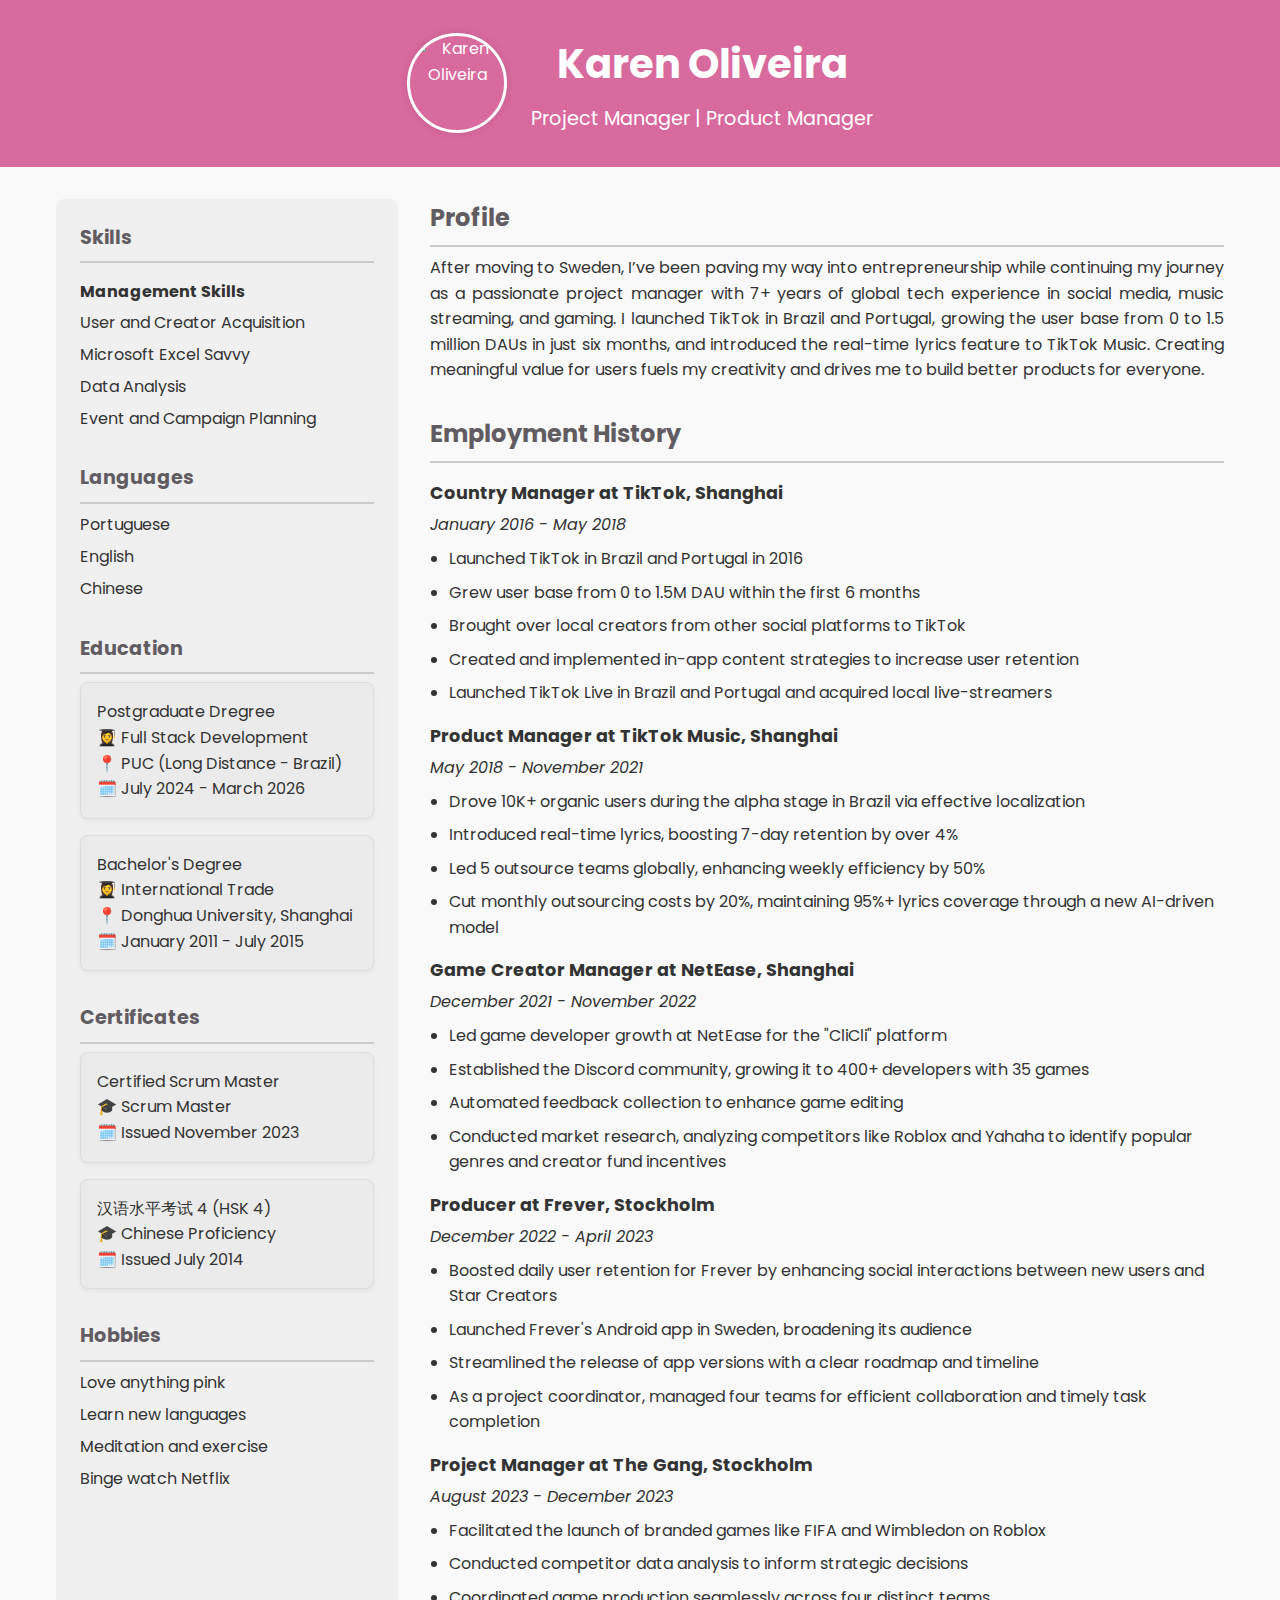
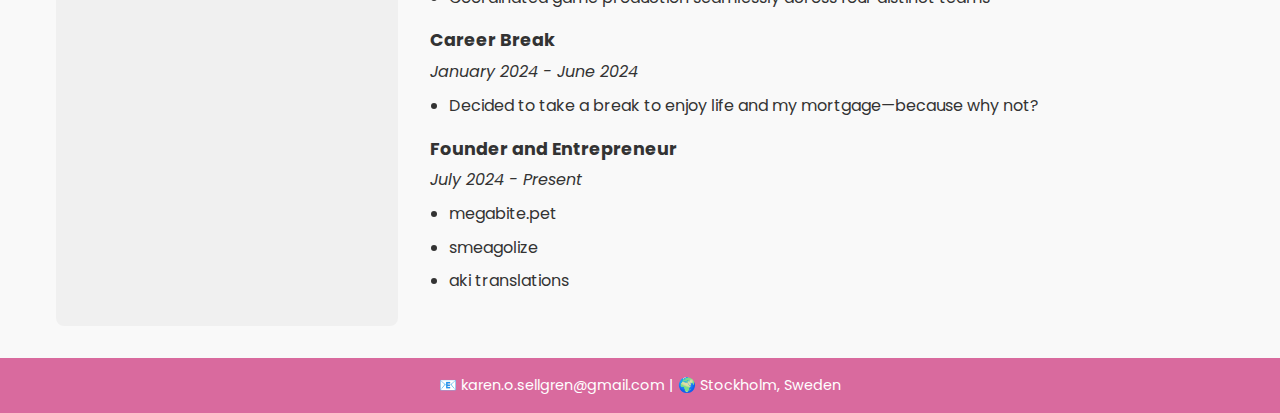
==== index.html @ f20f57b5 "Add files via upload" ====
<!DOCTYPE html>
<html lang="en">

<head>
    <meta charset="UTF-8" />
    <meta name="viewport" content="width=device-width, initial-scale=1.0" />
    <title>Karen O. Sellgren – Project | Product Manager</title>
    <link rel="preconnect" href="https://fonts.googleapis.com">
    <link rel="preconnect" href="https://fonts.gstatic.com" crossorigin>
    <link href="https://fonts.googleapis.com/css2?family=Poppins:wght@300;400;600&display=swap" rel="stylesheet">
    <link rel="stylesheet" href="style.css" />
</head>

<body>
    <header>
        <div class="header-content">
            <img src="karen.jpg" alt="Karen Oliveira" class="profile-pic" />
            <div>
                <h1>Karen Oliveira</h1>
                <p>Project Manager | Product Manager</p>
            </div>
        </div>
    </header>

    <div class="container">
        <aside class="left-column">
            <div class="section">
                <h2>Skills</h2>
                <h3>Management Skills</h3>
                <ul>
                    <li>User and Creator Acquisition</li>
                    <li>Microsoft Excel Savvy</li>
                    <li>Data Analysis</li>
                    <li>Event and Campaign Planning</li>
                </ul>
            </div>

            <div class="section">
                <h2>Languages</h2>
                <ul>
                    <li>Portuguese</li>
                    <li>English</li>
                    <li>Chinese</li>

                </ul>
            </div>

            <div class="section">
                <h2>Education</h2>
                <div class="edu-box">
                    <p>Postgraduate Dregree<br>👩‍🎓 Full Stack Development<br>📍 PUC (Long Distance - Brazil)<br>🗓️
                        July 2024 - March
                        2026
                    </p>
                </div>
                <div class="edu-box">
                    <p>Bachelor's Degree<br>👩‍🎓 International Trade<br>📍 Donghua University, Shanghai<br>🗓️
                        January 2011 -
                        July
                        2015
                    </p>
                </div>

            </div>

            <div class="section">
                <h2>Certificates</h2>
                <div class="edu-box">
                    <p>Certified Scrum Master</p>
                    <p>🎓 Scrum Master</p>
                    <p>🗓️ Issued November 2023</p>
                </div>
                <div class="edu-box">
                    <p>汉语水平考试 4 (HSK 4)</p>
                    <p>🎓 Chinese Proficiency</p>
                    <p>🗓️ Issued July 2014</p>
                </div>

            </div>

            <div class="section">
                <h2>Hobbies</h2>
                <ul>
                    <li>Love anything pink</li>
                    <li>Learn new languages</li>
                    <li>Meditation and exercise</li>
                    <li>Binge watch Netflix</li>
                </ul>
            </div>
        </aside>

        <main class="right-column">
            <div class="section">
                <h2>Profile</h2>
                <p>After moving to Sweden, I’ve been paving my way into entrepreneurship while continuing my journey as
                    a passionate project manager with 7+ years of global tech experience in social media, music
                    streaming, and gaming. I launched TikTok in Brazil and Portugal, growing the user base from 0 to 1.5
                    million DAUs in just six months, and introduced the real-time lyrics feature to TikTok Music.
                    Creating meaningful value for users fuels my creativity and drives me to build better products for
                    everyone.</p>
            </div>

            <div class="section">
                <h2>Employment History</h2>
                <div class="job">
                    <h3>Country Manager at TikTok, Shanghai</h3>
                    <p><em>January 2016 - May 2018</em></p>
                    <ul>
                        <li>Launched TikTok in Brazil and Portugal in 2016</li>
                        <li>Grew user base from 0 to 1.5M DAU within the first 6 months</li>
                        <li>Brought over local creators from other social platforms to TikTok</li>
                        <li>Created and implemented in-app content strategies to increase user retention</li>
                        <li>Launched TikTok Live in Brazil and Portugal and acquired local live-streamers</li>
                    </ul>
                </div>

                <div class="job">
                    <h3>Product Manager at TikTok Music, Shanghai</h3>
                    <p><em>May 2018 - November 2021</em></p>
                    <ul>
                        <li>Drove 10K+ organic users during the alpha stage in Brazil via effective localization</li>
                        <li>Introduced real-time lyrics, boosting 7-day retention by over 4%</li>
                        <li>Led 5 outsource teams globally, enhancing weekly efficiency by 50%</li>
                        <li>Cut monthly outsourcing costs by 20%, maintaining 95%+ lyrics coverage through a new
                            AI-driven model</li>
                    </ul>
                </div>

                <div class="job">
                    <h3>Game Creator Manager at NetEase, Shanghai</h3>
                    <p><em>December 2021 - November 2022</em></p>
                    <ul>
                        <li>Led game developer growth at NetEase for the "CliCli" platform</li>
                        <li>Established the Discord community, growing it to 400+ developers with 35 games</li>
                        <li>Automated feedback collection to enhance game editing</li>
                        <li>Conducted market research, analyzing competitors like Roblox and Yahaha to identify popular
                            genres and creator fund incentives</li>
                    </ul>
                </div>

                <div class="job">
                    <h3>Producer at Frever, Stockholm</h3>
                    <p><em>December 2022 - April 2023</em></p>
                    <ul>
                        <li>Boosted daily user retention for Frever by enhancing social interactions between new users
                            and Star Creators</li>
                        <li>Launched Frever's Android app in Sweden, broadening its audience</li>
                        <li>Streamlined the release of app versions with a clear roadmap and timeline</li>
                        <li>As a project coordinator, managed four teams for efficient collaboration and timely task
                            completion</li>
                    </ul>
                </div>

                <div class="job">
                    <h3>Project Manager at The Gang, Stockholm</h3>
                    <p><em>August 2023 - December 2023</em></p>
                    <ul>
                        <li>Facilitated the launch of branded games like FIFA and Wimbledon on Roblox</li>
                        <li>Conducted competitor data analysis to inform strategic decisions</li>
                        <li>Coordinated game production seamlessly across four distinct teams</li>
                    </ul>
                </div>

                <div class="job">
                    <h3>Career Break</h3>
                    <p><em>January 2024 - June 2024</em></p>
                    <ul>
                        <li>Decided to take a break to enjoy life and my mortgage—because why not?</li>
                    </ul>
                </div>

                <div class="job">
                    <h3>Founder and Entrepreneur</h3>
                    <p><em>July 2024 - Present</em></p>
                    <ul>
                        <li>megabite.pet</li>
                        <li>smeagolize</li>
                        <li>aki translations</li>
                    </ul>
                </div>

            </div>
        </main>
    </div>

    <footer>
        <p>📧 karen.o.sellgren@gmail.com | 🌍 Stockholm, Sweden </p>
    </footer>
</body>

</html>
---- style.css ----
:root {
    --primary-color: #D96A9E;
    --secondary-color: #615C62;
    --background-color: #101e5a;
    --background: #EBEBEB;
    --text-color: #333;
    --color: #fff;
}

/* General Reset and Base Styles */
* {
    box-sizing: border-box;
    margin: 0;
    padding: 0;
}

body {
    font-family: 'Poppins', sans-serif;
    background: #f9f9f9;
    color: #333;
    line-height: 1.6;
}

/* Header */
header {
    background: var(--primary-color);
    color: white;
    text-align: center;
    padding: 2rem 1rem;
}

header h1 {
    font-size: 2.5rem;
    margin-bottom: 0.5rem;
}

header p {
    font-size: 1.2rem;
}

/* Layout */
.container {
    display: flex;
    flex-direction: row;
    max-width: 1200px;
    margin: 2rem auto;
    padding: 0 1rem;
    gap: 2rem;
}

/* Left Column */
.left-column {
    width: 30%;
    background-color: #f0f0f0;
    padding: 1.5rem;
    border-radius: 8px;
}

.left-column .section {
    margin-bottom: 2rem;
}

.left-column h2 {
    color: var(--secondary-color);
    font-size: 1.2rem;
    margin-bottom: 0.5rem;
    border-bottom: 2px solid #ccc;
    padding-bottom: 0.3rem;
}

.left-column h3 {
    font-size: 1rem;
    margin-top: 1rem;
    margin-bottom: 0.3rem;
    color: #333;
}

.left-column ul {
    list-style: none;
    padding-left: 0;
}

.left-column ul li {
    margin-bottom: 0.4rem;
}

/* Right Column */
.right-column {
    width: 70%;
}

.section {
    margin-bottom: 2rem;
}

.section h2 {
    color: var(--secondary-color);
    border-bottom: 2px solid #ccc;
    padding-bottom: 0.5rem;
    margin-bottom: 0.5rem;
}

.section p {
    text-align: justify;
}

.job h3 {
    font-size: 1.1rem;
    color: #333;
    margin-top: 1rem;
}

.job p {
    margin: 0.3rem 0;
    font-style: italic;
}

.job ul {
    padding-left: 1.2rem;
    margin-top: 0.5rem;
}

.job ul li {
    margin-bottom: 0.5rem;
}

/* Footer */
footer {
    text-align: center;
    padding: 1rem;
    background: var(--primary-color);
    font-size: 0.9rem;
    color: var(--color);
}

.header-content {
    display: flex;
    align-items: center;
    justify-content: center;
    gap: 1.5rem;
    flex-wrap: wrap;
}

.profile-pic {
    width: 100px;
    height: 100px;
    border-radius: 50%;
    object-fit: cover;
    border: 3px solid white;
    box-shadow: 0 0 10px rgba(0, 0, 0, 0.1);
}

.edu-box {
    background-color: var(--background);
    border: 1px solid #ddd;
    border-radius: 8px;
    padding: 1rem;
    margin-bottom: 1rem;
    box-shadow: 0 2px 5px rgba(0, 0, 0, 0.05);
}

/* Responsive Design */
@media (max-width: 768px) {
    .container {
        flex-direction: column;
    }

    .left-column,
    .right-column {
        width: 100%;
    }
}
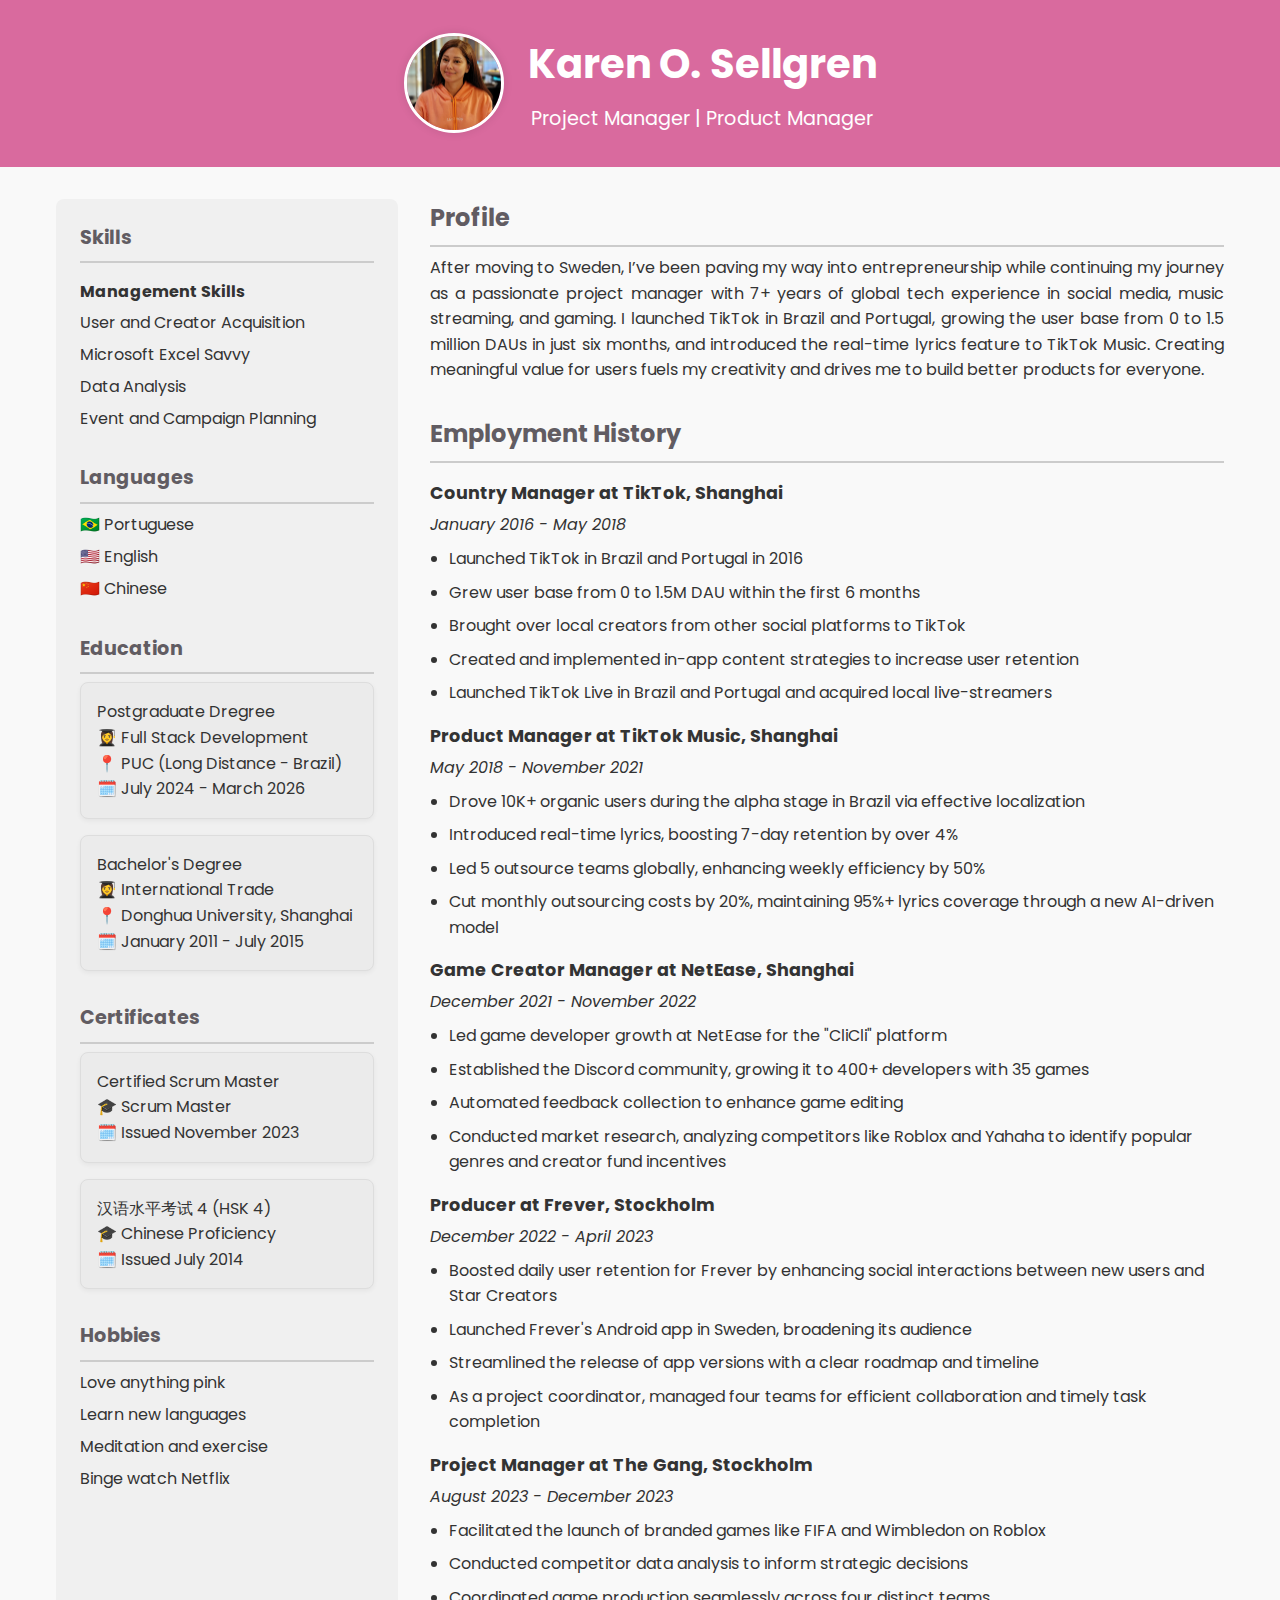
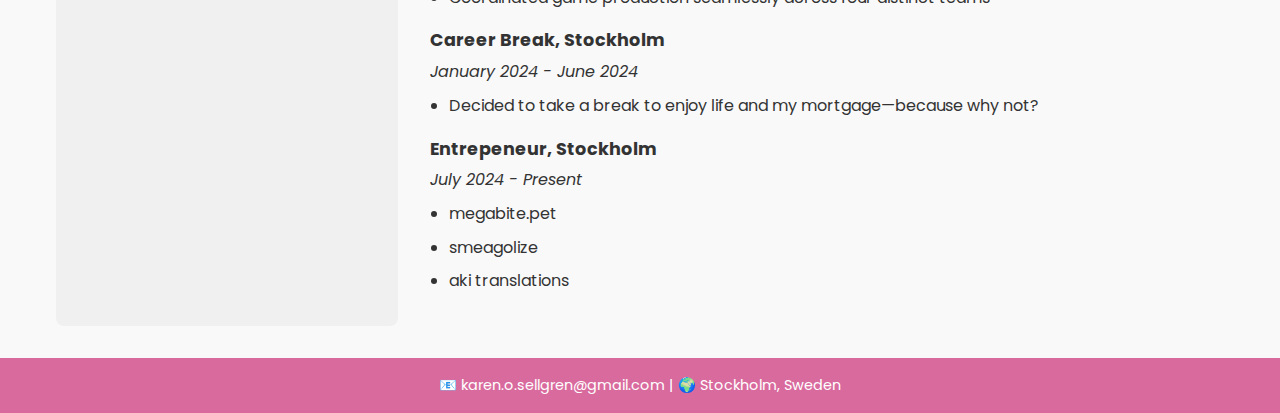
==== commit f3ea1771: "Add files via upload" ====
--- a/index.html
+++ b/index.html
@@ -14,9 +14,9 @@
 <body>
     <header>
         <div class="header-content">
-            <img src="karen.jpg" alt="Karen Oliveira" class="profile-pic" />
+            <img src="karen.jpg" alt="Karen O. Sellgren" class="profile-pic" />
             <div>
-                <h1>Karen Oliveira</h1>
+                <h1>Karen O. Sellgren</h1>
                 <p>Project Manager | Product Manager</p>
             </div>
         </div>
@@ -38,9 +38,9 @@
             <div class="section">
                 <h2>Languages</h2>
                 <ul>
-                    <li>Portuguese</li>
-                    <li>English</li>
-                    <li>Chinese</li>
+                    <li>🇧🇷 Portuguese</li>
+                    <li>🇺🇸 English</li>
+                    <li>🇨🇳 Chinese</li>
 
                 </ul>
             </div>
@@ -162,7 +162,7 @@
                 </div>
 
                 <div class="job">
-                    <h3>Career Break</h3>
+                    <h3>Career Break, Stockholm</h3>
                     <p><em>January 2024 - June 2024</em></p>
                     <ul>
                         <li>Decided to take a break to enjoy life and my mortgage—because why not?</li>
@@ -170,7 +170,7 @@
                 </div>
 
                 <div class="job">
-                    <h3>Founder and Entrepreneur</h3>
+                    <h3>Entrepeneur, Stockholm</h3>
                     <p><em>July 2024 - Present</em></p>
                     <ul>
                         <li>megabite.pet</li>
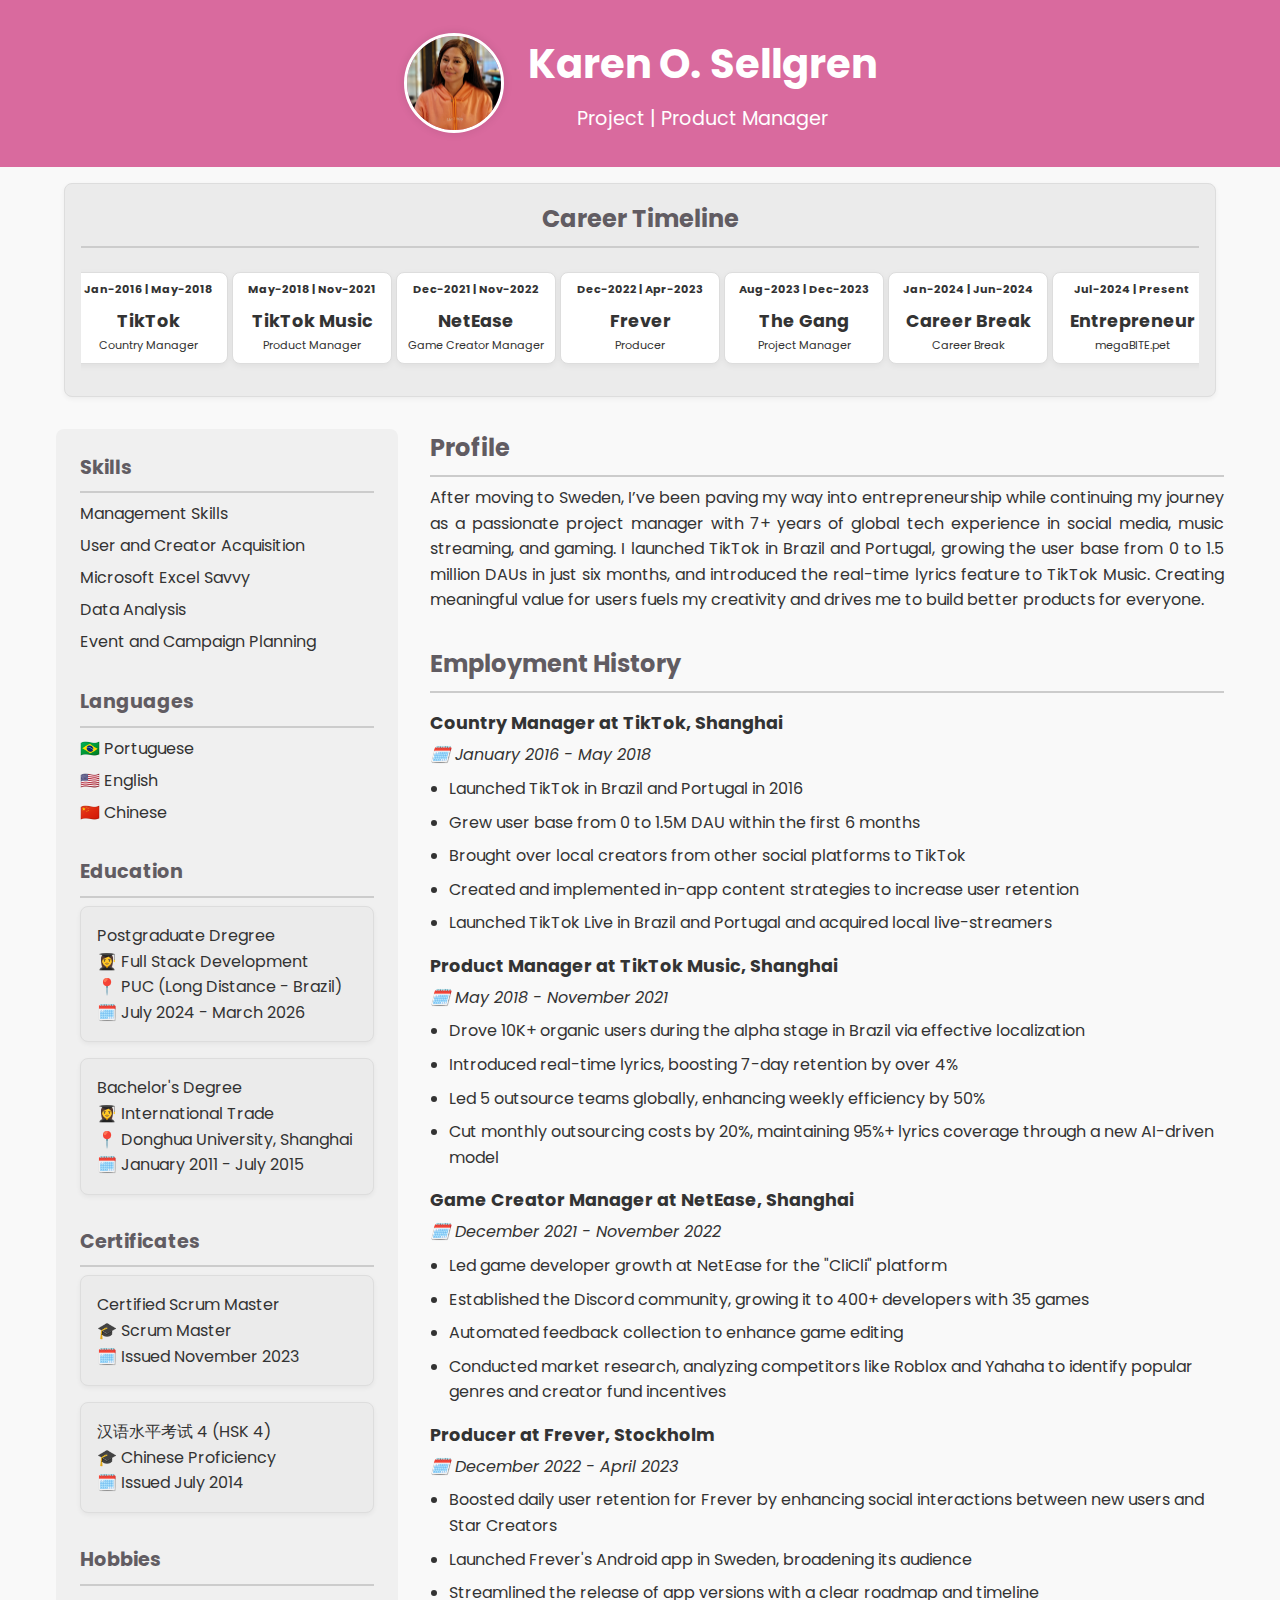
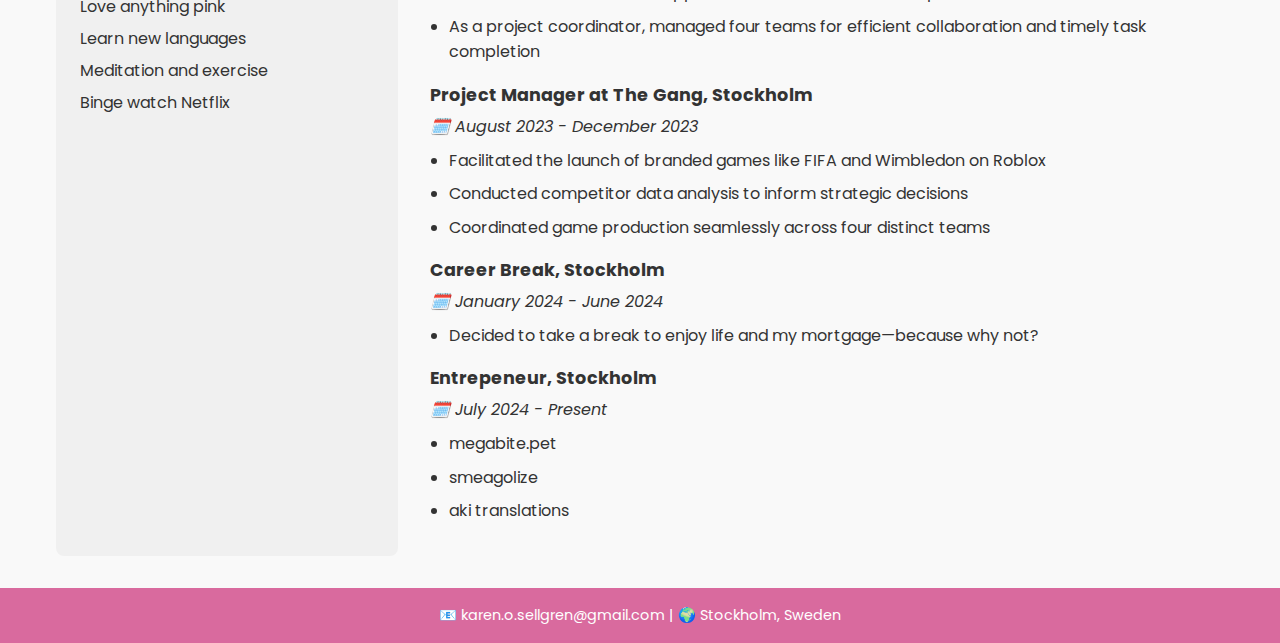
==== commit da03125a: "Add files via upload" ====
--- a/index.html
+++ b/index.html
@@ -17,17 +17,81 @@
             <img src="karen.jpg" alt="Karen O. Sellgren" class="profile-pic" />
             <div>
                 <h1>Karen O. Sellgren</h1>
-                <p>Project Manager | Product Manager</p>
+                <p>Project | Product Manager</p>
             </div>
         </div>
     </header>
 
+    <section class="section">
+        <div class="timeline">
+            <h2>Career Timeline</h2>
+            <div class="timeline-horizontal">
+                <div class="timeline-event">
+                    <span class="event-date">Jan-2016 | May-2018</span>
+                    <div class="event-content">
+                        <h3>TikTok</h3>
+                        <p>Country Manager</p>
+                    </div>
+                </div>
+
+                <div class="timeline-event">
+                    <span class="event-date">May-2018 | Nov-2021</span>
+                    <div class="event-content">
+                        <h3>TikTok Music</h3>
+                        <p>Product Manager</p>
+                    </div>
+                </div>
+
+                <div class="timeline-event">
+                    <span class="event-date"> Dec-2021 | Nov-2022</span>
+                    <div class="event-content">
+                        <h3>NetEase</h3>
+                        <p>Game Creator Manager</p>
+                    </div>
+                </div>
+
+                <div class="timeline-event">
+                    <span class="event-date">Dec-2022 | Apr-2023</span>
+                    <div class="event-content">
+                        <h3>Frever</h3>
+                        <p>Producer</p>
+                    </div>
+                </div>
+
+                <div class="timeline-event">
+                    <span class="event-date">Aug-2023 | Dec-2023</span>
+                    <div class="event-content">
+                        <h3>The Gang</h3>
+                        <p>Project Manager</p>
+                    </div>
+                </div>
+
+                <div class="timeline-event">
+                    <span class="event-date">Jan-2024 | Jun-2024</span>
+                    <div class="event-content">
+                        <h3>Career Break</h3>
+                        <p>Career Break</p>
+                    </div>
+                </div>
+
+                <div class="timeline-event">
+                    <span class="event-date">Jul-2024 | Present</span>
+                    <div class="event-content">
+                        <h3>Entrepreneur</h3>
+                        <p>megaBITE.pet</p>
+                    </div>
+                </div>
+
+            </div>
+        </div>
+    </section>
+
     <div class="container">
         <aside class="left-column">
             <div class="section">
                 <h2>Skills</h2>
-                <h3>Management Skills</h3>
                 <ul>
+                    <li>Management Skills</li>
                     <li>User and Creator Acquisition</li>
                     <li>Microsoft Excel Savvy</li>
                     <li>Data Analysis</li>
@@ -104,7 +168,7 @@
                 <h2>Employment History</h2>
                 <div class="job">
                     <h3>Country Manager at TikTok, Shanghai</h3>
-                    <p><em>January 2016 - May 2018</em></p>
+                    <p><em>🗓️ January 2016 - May 2018</em></p>
                     <ul>
                         <li>Launched TikTok in Brazil and Portugal in 2016</li>
                         <li>Grew user base from 0 to 1.5M DAU within the first 6 months</li>
@@ -116,7 +180,7 @@
 
                 <div class="job">
                     <h3>Product Manager at TikTok Music, Shanghai</h3>
-                    <p><em>May 2018 - November 2021</em></p>
+                    <p><em>🗓️ May 2018 - November 2021</em></p>
                     <ul>
                         <li>Drove 10K+ organic users during the alpha stage in Brazil via effective localization</li>
                         <li>Introduced real-time lyrics, boosting 7-day retention by over 4%</li>
@@ -128,7 +192,7 @@
 
                 <div class="job">
                     <h3>Game Creator Manager at NetEase, Shanghai</h3>
-                    <p><em>December 2021 - November 2022</em></p>
+                    <p><em>🗓️ December 2021 - November 2022</em></p>
                     <ul>
                         <li>Led game developer growth at NetEase for the "CliCli" platform</li>
                         <li>Established the Discord community, growing it to 400+ developers with 35 games</li>
@@ -140,7 +204,7 @@
 
                 <div class="job">
                     <h3>Producer at Frever, Stockholm</h3>
-                    <p><em>December 2022 - April 2023</em></p>
+                    <p><em>🗓️ December 2022 - April 2023</em></p>
                     <ul>
                         <li>Boosted daily user retention for Frever by enhancing social interactions between new users
                             and Star Creators</li>
@@ -153,7 +217,7 @@
 
                 <div class="job">
                     <h3>Project Manager at The Gang, Stockholm</h3>
-                    <p><em>August 2023 - December 2023</em></p>
+                    <p><em>🗓️ August 2023 - December 2023</em></p>
                     <ul>
                         <li>Facilitated the launch of branded games like FIFA and Wimbledon on Roblox</li>
                         <li>Conducted competitor data analysis to inform strategic decisions</li>
@@ -163,7 +227,7 @@
 
                 <div class="job">
                     <h3>Career Break, Stockholm</h3>
-                    <p><em>January 2024 - June 2024</em></p>
+                    <p><em>🗓️ January 2024 - June 2024</em></p>
                     <ul>
                         <li>Decided to take a break to enjoy life and my mortgage—because why not?</li>
                     </ul>
@@ -171,7 +235,7 @@
 
                 <div class="job">
                     <h3>Entrepeneur, Stockholm</h3>
-                    <p><em>July 2024 - Present</em></p>
+                    <p><em>🗓️ July 2024 - Present</em></p>
                     <ul>
                         <li>megabite.pet</li>
                         <li>smeagolize</li>
--- a/style.css
+++ b/style.css
@@ -150,7 +150,8 @@
     box-shadow: 0 0 10px rgba(0, 0, 0, 0.1);
 }
 
-.edu-box {
+.edu-box,
+.timeline {
     background-color: var(--background);
     border: 1px solid #ddd;
     border-radius: 8px;
@@ -159,6 +160,63 @@
     box-shadow: 0 2px 5px rgba(0, 0, 0, 0.05);
 }
 
+.timeline {
+    /*width: 80%;*/
+    text-align: center;
+    justify-content: center;
+    margin: 0 auto;
+}
+
+.section .timeline {
+    width: 90%;
+    margin-top: 1rem;
+    max-width: 1200px;
+}
+
+.timeline-horizontal {
+    display: flex;
+    overflow-x: auto;
+    gap: 0.25rem;
+    padding: 1rem 0;
+    scroll-snap-type: x mandatory;
+    scrollbar-width: none;
+    /* Firefox */
+    justify-content: center;
+}
+
+.timeline-horizontal::-webkit-scrollbar {
+    display: none;
+    /* Chrome */
+}
+
+.timeline-event {
+    flex: 0 0 160px;
+    font-size: 0.70rem;
+    background: #ffffff;
+    border: 1px solid #ddd;
+    border-radius: 8px;
+    padding: 0.5rem;
+    box-shadow: 0 2px 6px rgba(0, 0, 0, 0.05);
+    text-align: center;
+    scroll-snap-align: start;
+}
+
+.timeline-event .event-date {
+    font-weight: bold;
+    color: var(--text-color);
+    display: block;
+    margin-bottom: 0.5rem;
+}
+
+.timeline-event h3 {
+    margin: 0.1rem 0;
+    font-size: 1.1rem;
+}
+
+.event-content p {
+    text-align: center;
+}
+
 /* Responsive Design */
 @media (max-width: 768px) {
     .container {
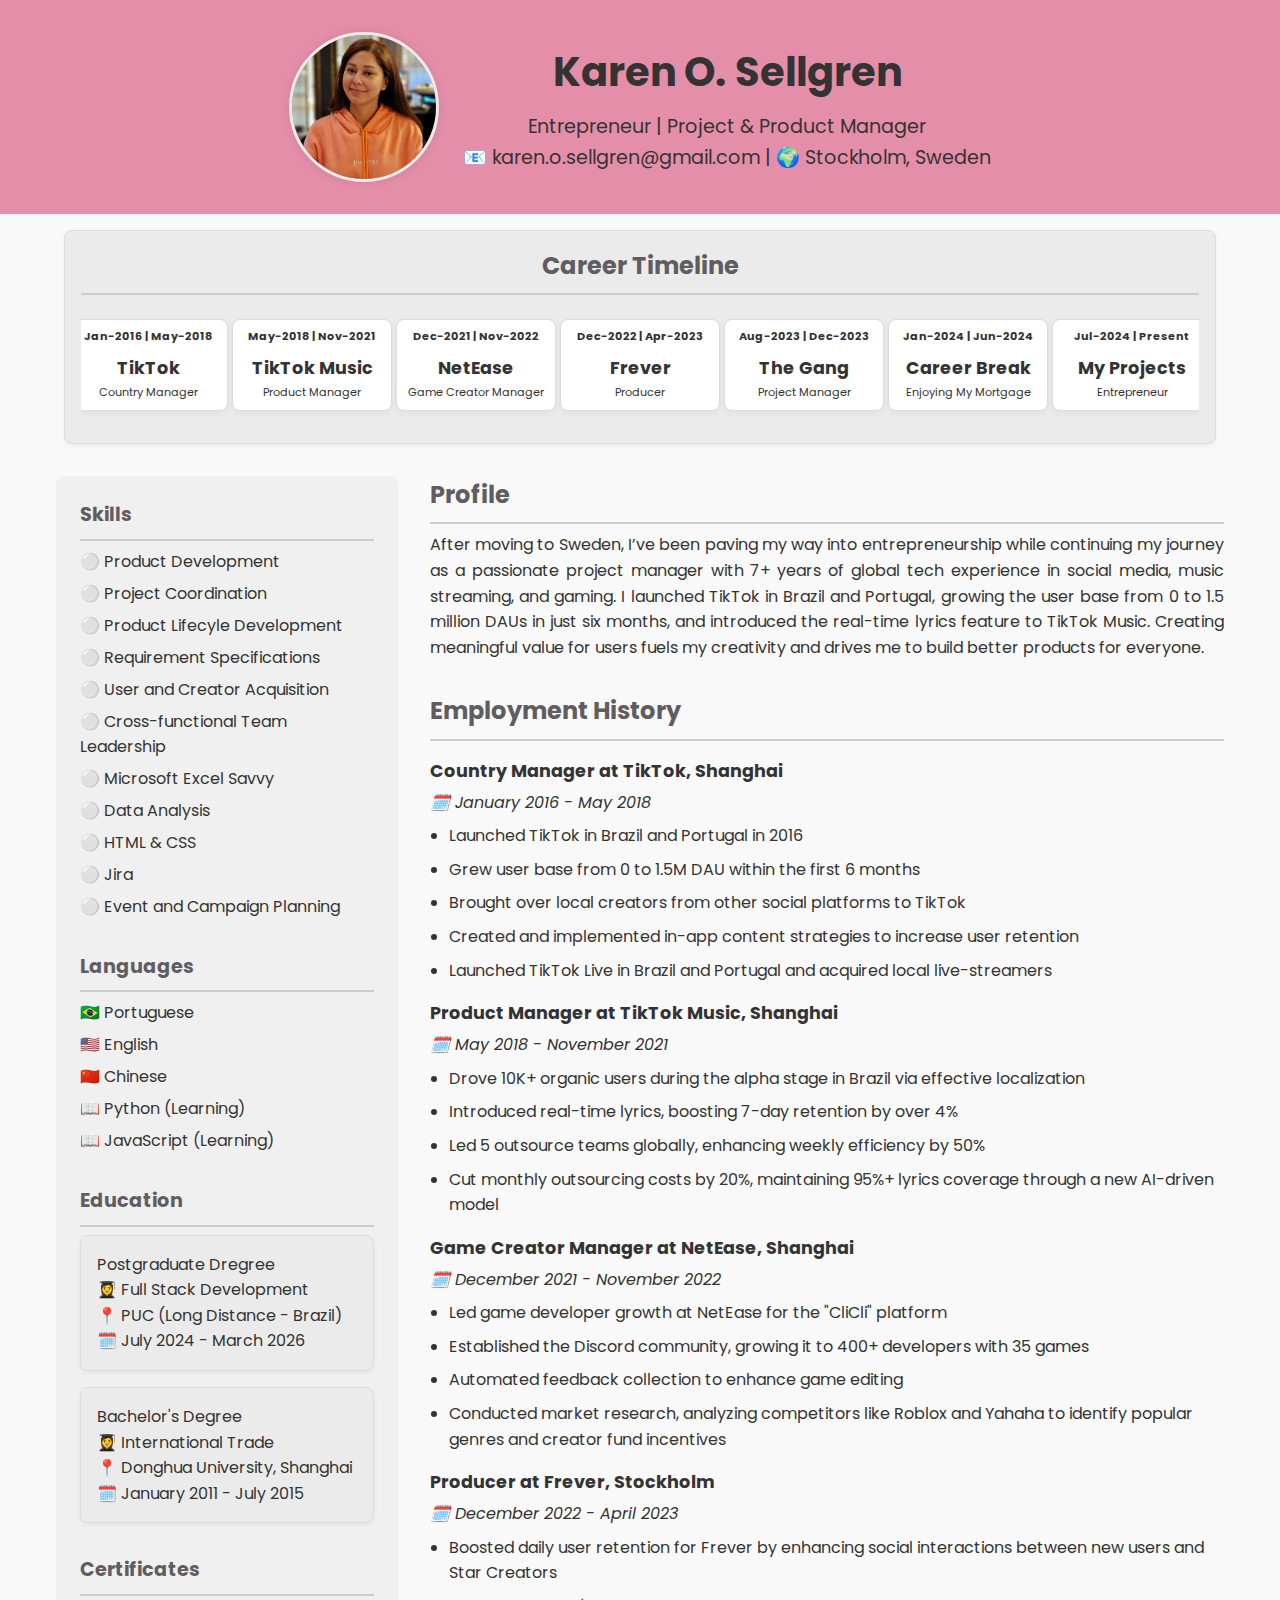
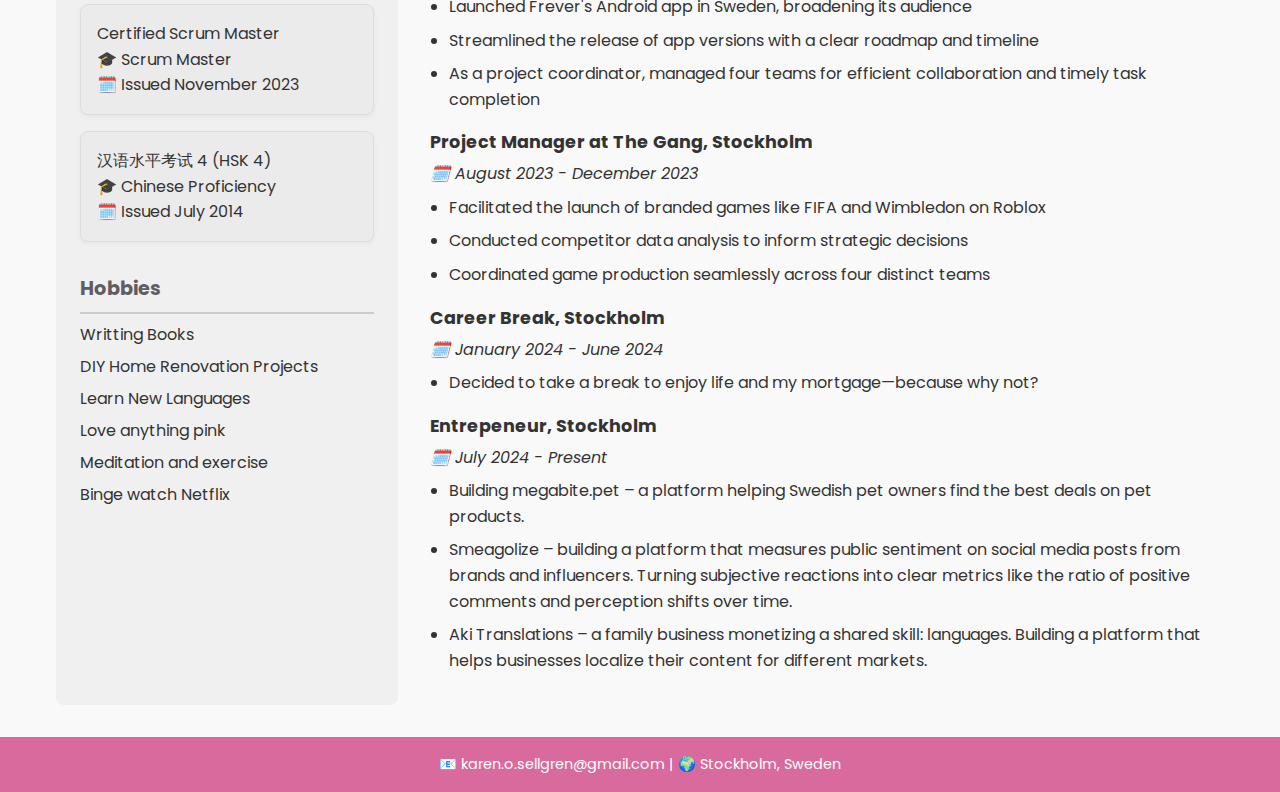
==== commit e5b7b906: "Add files via upload" ====
--- a/index.html
+++ b/index.html
@@ -4,7 +4,7 @@
 <head>
     <meta charset="UTF-8" />
     <meta name="viewport" content="width=device-width, initial-scale=1.0" />
-    <title>Karen O. Sellgren – Project | Product Manager</title>
+    <title>Karen O. Sellgren – Entrepreneur | Project & Product Manager</title>
     <link rel="preconnect" href="https://fonts.googleapis.com">
     <link rel="preconnect" href="https://fonts.gstatic.com" crossorigin>
     <link href="https://fonts.googleapis.com/css2?family=Poppins:wght@300;400;600&display=swap" rel="stylesheet">
@@ -17,7 +17,8 @@
             <img src="karen.jpg" alt="Karen O. Sellgren" class="profile-pic" />
             <div>
                 <h1>Karen O. Sellgren</h1>
-                <p>Project | Product Manager</p>
+                <p>Entrepreneur | Project & Product Manager</p>
+                <p>📧 karen.o.sellgren@gmail.com | 🌍 Stockholm, Sweden </p>
             </div>
         </div>
     </header>
@@ -70,15 +71,15 @@
                     <span class="event-date">Jan-2024 | Jun-2024</span>
                     <div class="event-content">
                         <h3>Career Break</h3>
-                        <p>Career Break</p>
+                        <p>Enjoying My Mortgage</p>
                     </div>
                 </div>
 
                 <div class="timeline-event">
                     <span class="event-date">Jul-2024 | Present</span>
                     <div class="event-content">
-                        <h3>Entrepreneur</h3>
-                        <p>megaBITE.pet</p>
+                        <h3>My Projects</h3>
+                        <p>Entrepreneur</p>
                     </div>
                 </div>
 
@@ -91,11 +92,17 @@
             <div class="section">
                 <h2>Skills</h2>
                 <ul>
-                    <li>Management Skills</li>
-                    <li>User and Creator Acquisition</li>
-                    <li>Microsoft Excel Savvy</li>
-                    <li>Data Analysis</li>
-                    <li>Event and Campaign Planning</li>
+                    <li>⚪ Product Development</li>
+                    <li>⚪ Project Coordination</li>
+                    <li>⚪ Product Lifecyle Development</li>
+                    <li>⚪ Requirement Specifications</li>
+                    <li>⚪ User and Creator Acquisition</li>
+                    <li>⚪ Cross-functional Team Leadership</li>
+                    <li>⚪ Microsoft Excel Savvy</li>
+                    <li>⚪ Data Analysis</li>
+                    <li>⚪ HTML & CSS</li>
+                    <li>⚪ Jira</li>
+                    <li>⚪ Event and Campaign Planning</li>
                 </ul>
             </div>
 
@@ -105,6 +112,9 @@
                     <li>🇧🇷 Portuguese</li>
                     <li>🇺🇸 English</li>
                     <li>🇨🇳 Chinese</li>
+                    <li>📖 Python (Learning)</li>
+                    <li>📖 JavaScript (Learning)</li>
+
 
                 </ul>
             </div>
@@ -145,8 +155,10 @@
             <div class="section">
                 <h2>Hobbies</h2>
                 <ul>
+                    <li>Writting Books</li>
+                    <li>DIY Home Renovation Projects</li>
+                    <li>Learn New Languages</li>
                     <li>Love anything pink</li>
-                    <li>Learn new languages</li>
                     <li>Meditation and exercise</li>
                     <li>Binge watch Netflix</li>
                 </ul>
@@ -237,9 +249,13 @@
                     <h3>Entrepeneur, Stockholm</h3>
                     <p><em>🗓️ July 2024 - Present</em></p>
                     <ul>
-                        <li>megabite.pet</li>
-                        <li>smeagolize</li>
-                        <li>aki translations</li>
+                        <li>Building megabite.pet – a platform helping Swedish pet owners find the best deals on pet
+                            products.</li>
+                        <li>Smeagolize – building a platform that measures public sentiment on social media posts from
+                            brands and influencers. Turning subjective reactions into clear metrics like the ratio of
+                            positive comments and perception shifts over time.</li>
+                        <li>Aki Translations – a family business monetizing a shared skill: languages. Building a
+                            platform that helps businesses localize their content for different markets.</li>
                     </ul>
                 </div>
 
--- a/style.css
+++ b/style.css
@@ -1,10 +1,11 @@
 :root {
     --primary-color: #D96A9E;
     --secondary-color: #615C62;
-    --background-color: #101e5a;
+    --background-color: #E58EAA;
     --background: #EBEBEB;
     --text-color: #333;
     --color: #fff;
+    --circle-border-color: #EBEBEB;
 }
 
 /* General Reset and Base Styles */
@@ -23,8 +24,8 @@
 
 /* Header */
 header {
-    background: var(--primary-color);
-    color: white;
+    background: var(--background-color);
+    color: var(--text-color);
     text-align: center;
     padding: 2rem 1rem;
 }
@@ -142,11 +143,11 @@
 }
 
 .profile-pic {
-    width: 100px;
-    height: 100px;
+    width: 150px;
+    height: 150px;
     border-radius: 50%;
     object-fit: cover;
-    border: 3px solid white;
+    border: 3px solid var(--circle-border-color);
     box-shadow: 0 0 10px rgba(0, 0, 0, 0.1);
 }
 
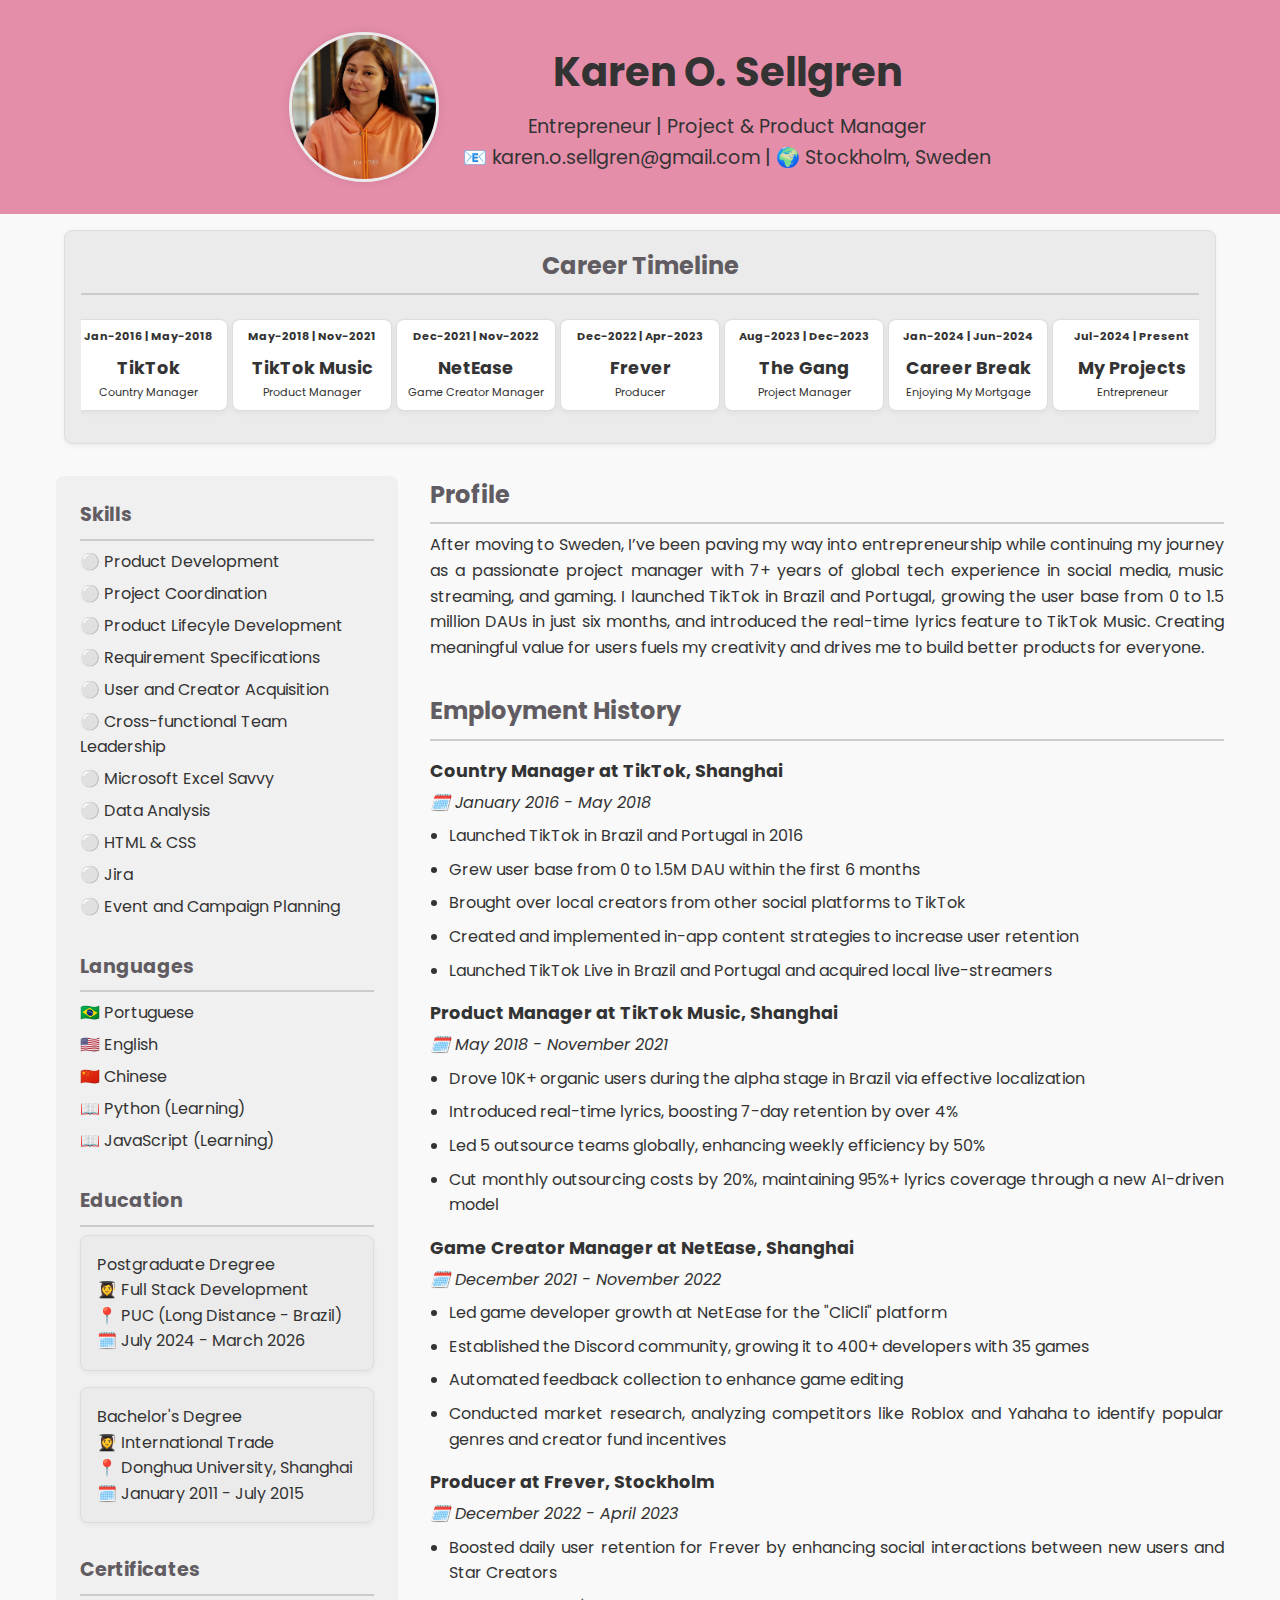
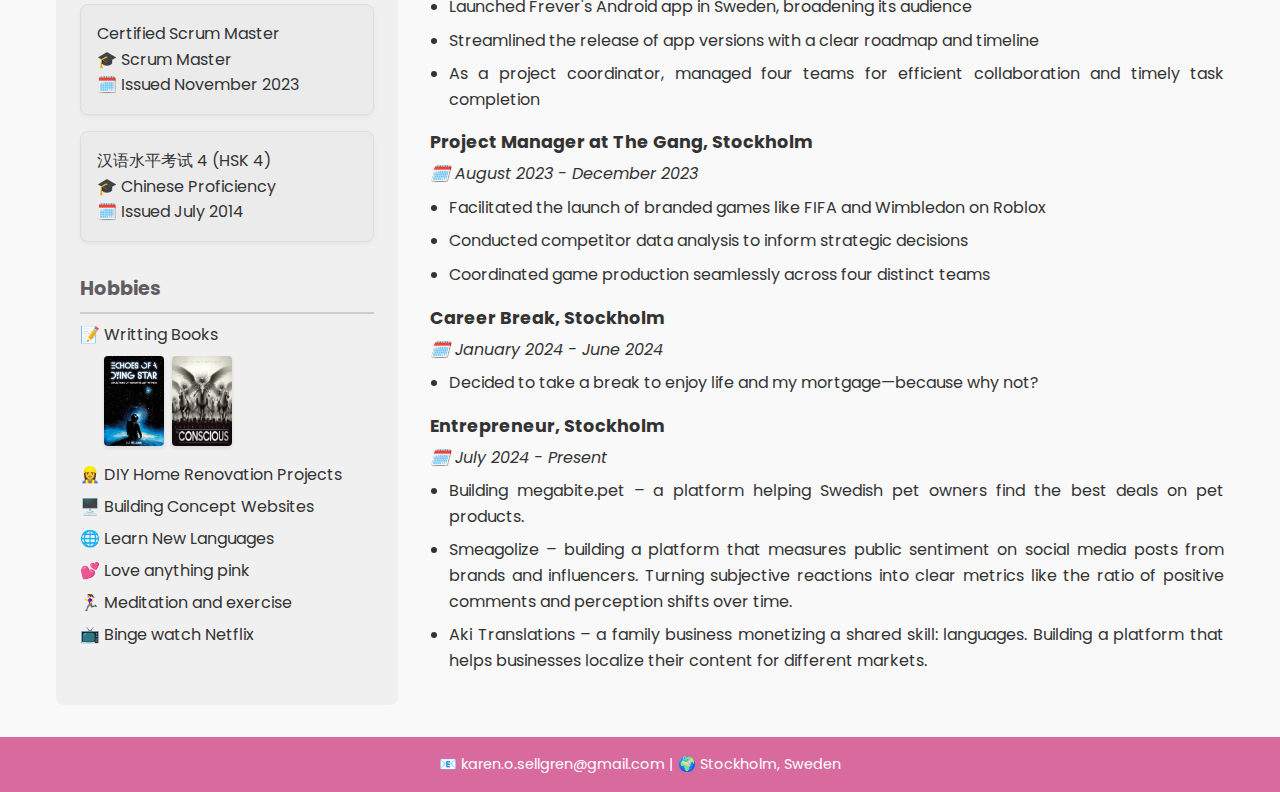
==== commit b76d2f1b: "Add files via upload" ====
--- a/index.html
+++ b/index.html
@@ -9,6 +9,7 @@
     <link rel="preconnect" href="https://fonts.gstatic.com" crossorigin>
     <link href="https://fonts.googleapis.com/css2?family=Poppins:wght@300;400;600&display=swap" rel="stylesheet">
     <link rel="stylesheet" href="style.css" />
+    <link rel="icon" type="image/png" href="karen-icon.png" />
 </head>
 
 <body>
@@ -155,12 +156,17 @@
             <div class="section">
                 <h2>Hobbies</h2>
                 <ul>
-                    <li>Writting Books</li>
-                    <li>DIY Home Renovation Projects</li>
-                    <li>Learn New Languages</li>
-                    <li>Love anything pink</li>
-                    <li>Meditation and exercise</li>
-                    <li>Binge watch Netflix</li>
+                    <li>📝 Writting Books</li>
+                    <div class="book-images">
+                        <img src="echoes.png" alt="Book 1" class="book-thumb">
+                        <img src="conscious.jpeg" alt="Book 2" class="book-thumb">
+                    </div>
+                    <li>👷‍♀️ DIY Home Renovation Projects</li>
+                    <li>🖥️ Building Concept Websites</li>
+                    <li>🌐 Learn New Languages</li>
+                    <li>💕 Love anything pink</li>
+                    <li>🏃‍♀️ Meditation and exercise</li>
+                    <li>📺 Binge watch Netflix</li>
                 </ul>
             </div>
         </aside>
@@ -246,7 +252,7 @@
                 </div>
 
                 <div class="job">
-                    <h3>Entrepeneur, Stockholm</h3>
+                    <h3>Entrepreneur, Stockholm</h3>
                     <p><em>🗓️ July 2024 - Present</em></p>
                     <ul>
                         <li>Building megabite.pet – a platform helping Swedish pet owners find the best deals on pet
--- a/style.css
+++ b/style.css
@@ -123,6 +123,7 @@
 
 .job ul li {
     margin-bottom: 0.5rem;
+    text-align: justify;
 }
 
 /* Footer */
@@ -218,6 +219,20 @@
     text-align: center;
 }
 
+.book-images {
+    display: flex;
+    gap: 0.5rem;
+    margin: 0.5rem 0 1rem 1.5rem;
+}
+
+.book-thumb {
+    width: 60px;
+    height: auto;
+    border-radius: 4px;
+    box-shadow: 0 2px 4px rgba(0, 0, 0, 0.1);
+}
+
+
 /* Responsive Design */
 @media (max-width: 768px) {
     .container {
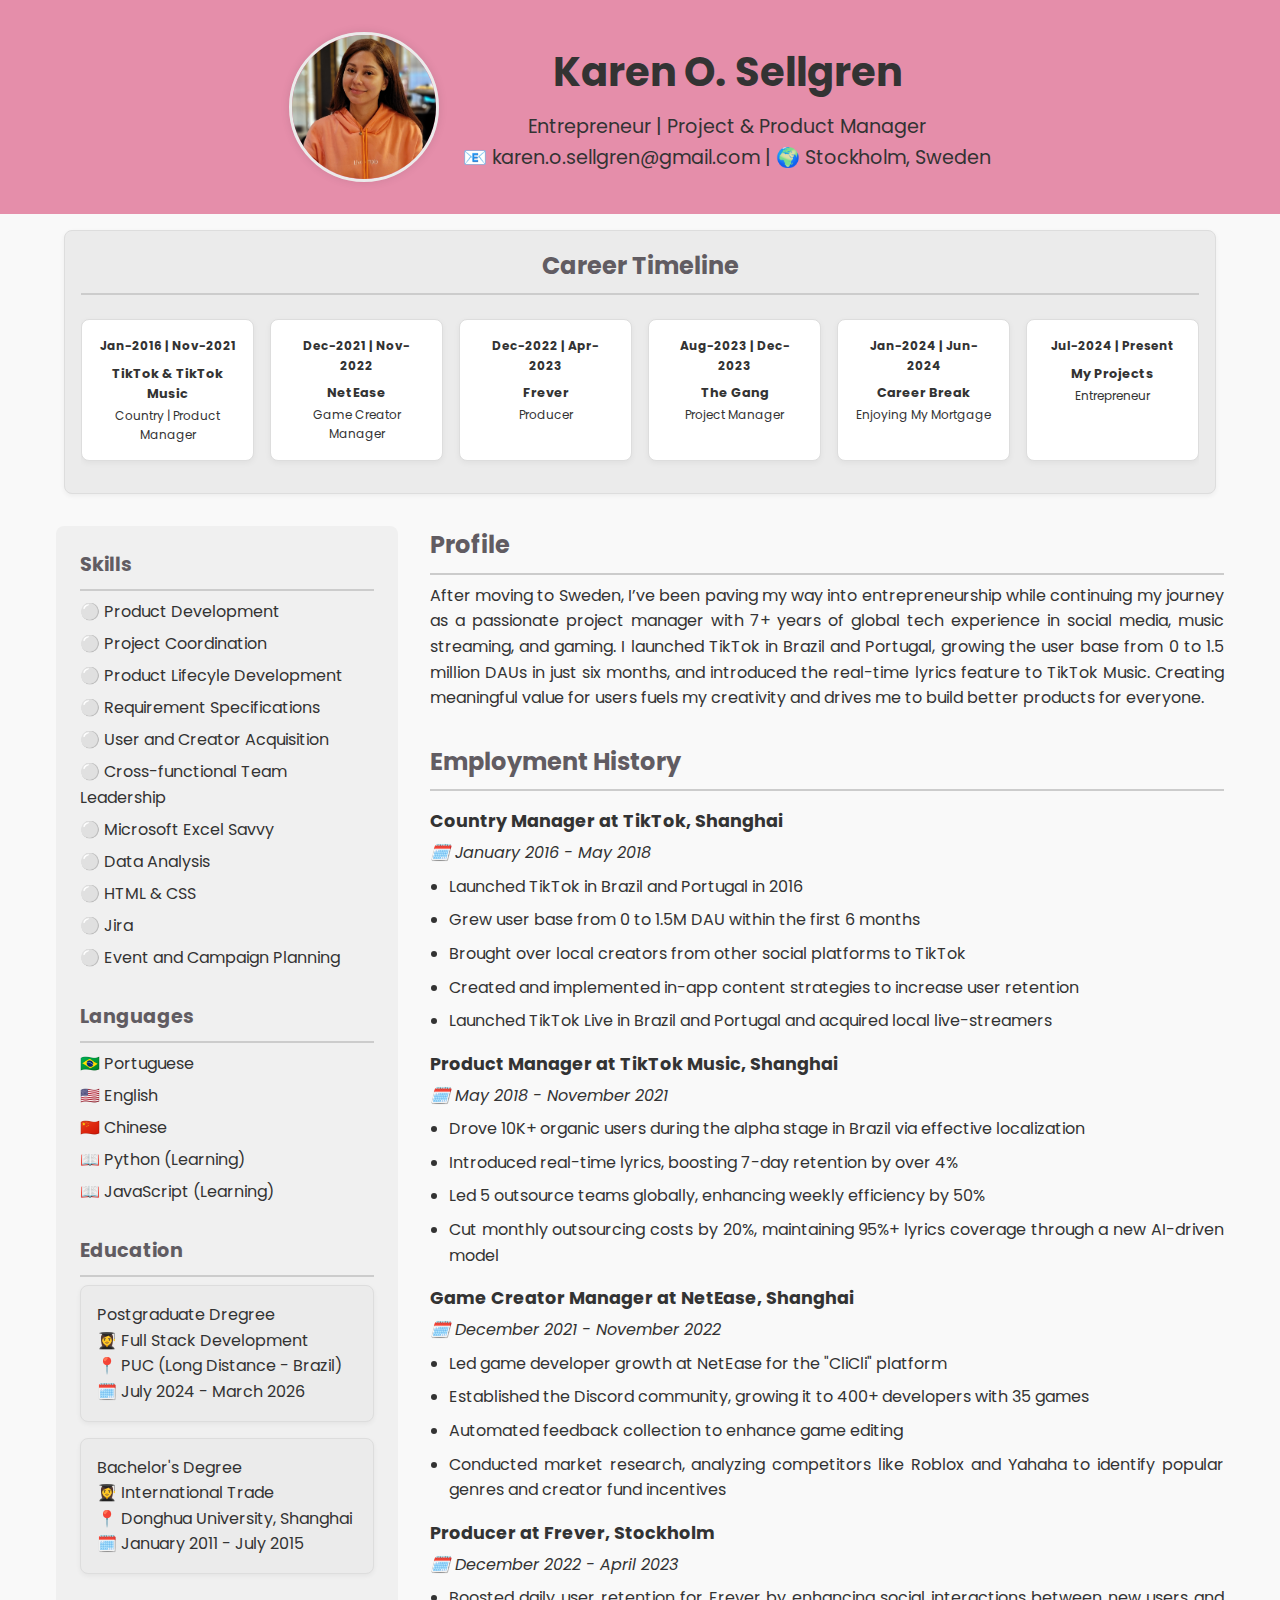
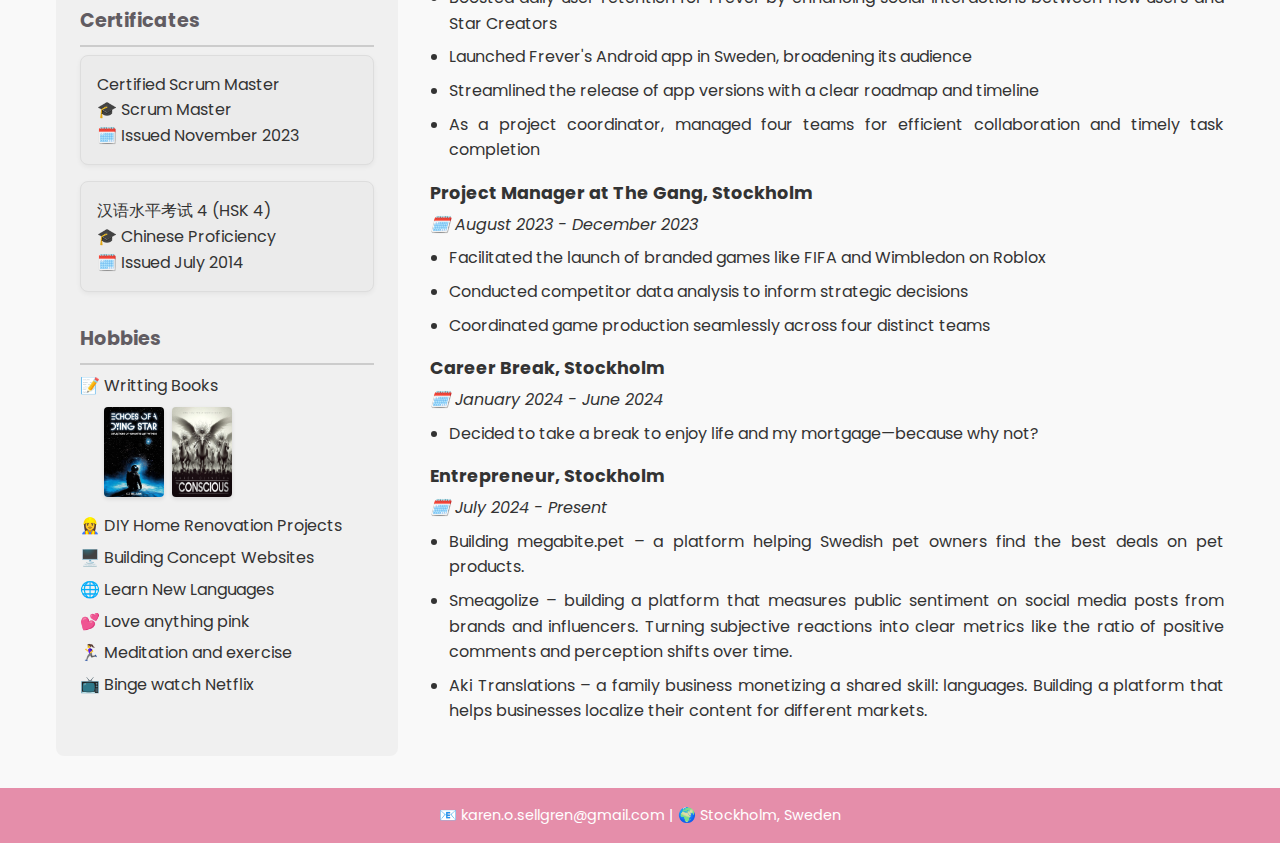
==== commit aeaacdcd: "Add files via upload" ====
--- a/index.html
+++ b/index.html
@@ -29,18 +29,10 @@
             <h2>Career Timeline</h2>
             <div class="timeline-horizontal">
                 <div class="timeline-event">
-                    <span class="event-date">Jan-2016 | May-2018</span>
-                    <div class="event-content">
-                        <h3>TikTok</h3>
-                        <p>Country Manager</p>
-                    </div>
-                </div>
-
-                <div class="timeline-event">
-                    <span class="event-date">May-2018 | Nov-2021</span>
-                    <div class="event-content">
-                        <h3>TikTok Music</h3>
-                        <p>Product Manager</p>
+                    <span class="event-date">Jan-2016 | Nov-2021</span>
+                    <div class="event-content">
+                        <h3>TikTok & TikTok Music</h3>
+                        <p>Country | Product Manager</p>
                     </div>
                 </div>
 
--- a/style.css
+++ b/style.css
@@ -130,7 +130,7 @@
 footer {
     text-align: center;
     padding: 1rem;
-    background: var(--primary-color);
+    background: var(--background-color);
     font-size: 0.9rem;
     color: var(--color);
 }
@@ -172,18 +172,17 @@
 .section .timeline {
     width: 90%;
     margin-top: 1rem;
-    max-width: 1200px;
+    max-width: 1300px;
 }
 
 .timeline-horizontal {
     display: flex;
+    flex-wrap: nowrap;
+    justify-content: flex-start;
     overflow-x: auto;
-    gap: 0.25rem;
+    gap: 1rem;
     padding: 1rem 0;
-    scroll-snap-type: x mandatory;
     scrollbar-width: none;
-    /* Firefox */
-    justify-content: center;
 }
 
 .timeline-horizontal::-webkit-scrollbar {
@@ -192,15 +191,16 @@
 }
 
 .timeline-event {
-    flex: 0 0 160px;
-    font-size: 0.70rem;
+    flex: 1 1 200px;
+    /* grow/shrink, base width */
+    max-width: 250px;
+    font-size: 0.75rem;
     background: #ffffff;
     border: 1px solid #ddd;
     border-radius: 8px;
-    padding: 0.5rem;
+    padding: 1rem;
     box-shadow: 0 2px 6px rgba(0, 0, 0, 0.05);
     text-align: center;
-    scroll-snap-align: start;
 }
 
 .timeline-event .event-date {
@@ -212,7 +212,7 @@
 
 .timeline-event h3 {
     margin: 0.1rem 0;
-    font-size: 1.1rem;
+    font-size: 0.8rem;
 }
 
 .event-content p {
@@ -232,6 +232,55 @@
     box-shadow: 0 2px 4px rgba(0, 0, 0, 0.1);
 }
 
+@media print {
+    body {
+        font-size: 12pt;
+        color: #000;
+        background: white;
+    }
+
+    header {
+        display: block;
+        color: #000;
+        text-align: center;
+        padding: 1rem 0;
+        border-bottom: none;
+        box-shadow: none !important;
+    }
+
+    .profile-pic {
+        box-shadow: none !important;
+    }
+
+    header h1,
+    header p {
+        color: #000;
+    }
+
+    nav,
+    footer {
+        display: none;
+    }
+
+
+    .timeline-event,
+    .edu-box,
+    .section,
+    .book-thumb,
+    .left-column,
+    .right-column {
+        box-shadow: none !important;
+        border: none;
+        ;
+    }
+
+
+    img {
+        max-width: 100%;
+        height: auto;
+    }
+}
+
 
 /* Responsive Design */
 @media (max-width: 768px) {
@@ -243,4 +292,16 @@
     .right-column {
         width: 100%;
     }
+
+    .timeline-event,
+    .timeline-event h3 {
+        font-size: 0.6rem;
+    }
+}
+
+@media (max-width: 600px) {
+    .timeline-event {
+        flex: 1 1 100%;
+        max-width: 100%;
+    }
 }